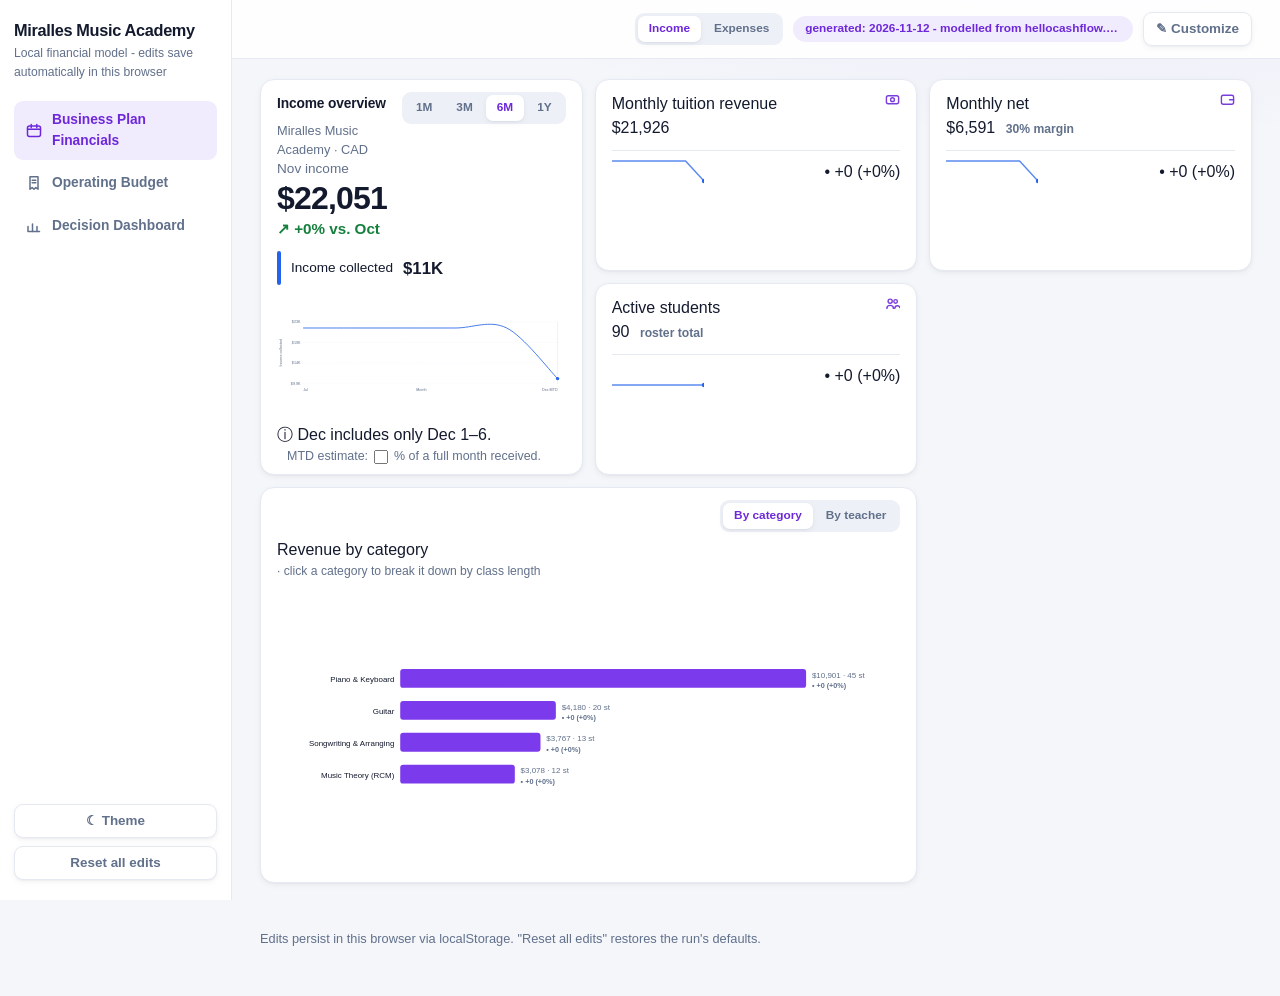
==== index.html @ 5ac05f6a "Build the customizable financial dashboard widget board The static app (index/styles/app, no build s" ====
<!DOCTYPE html>
<html lang="en">
<head>
<meta charset="UTF-8">
<meta name="viewport" content="width=device-width, initial-scale=1.0">
<title>Miralles Music Academy - Financial Model</title>
<link rel="icon" href="data:,">
<link rel="stylesheet" href="styles.css">
</head>
<body>
<div class="app">
  <aside class="sidebar">
    <div class="brand">
      <h1 id="school-name">Miralles Music Academy</h1>
      <p class="sub" id="school-sub">Local financial model - edits save automatically in this browser</p>
    </div>
    <nav class="side-nav" role="tablist">
      <button class="side-link active" data-tab="plan" role="tab">
        <svg viewBox="0 0 16 16" width="16" height="16" fill="none" stroke="currentColor" stroke-width="1.5" stroke-linecap="round" stroke-linejoin="round"><rect x="1.5" y="3" width="13" height="10.5" rx="2"/><path d="M1.5 6.2h13M5.2 1.5v3M10.8 1.5v3"/></svg>
        Business Plan Financials
      </button>
      <button class="side-link" data-tab="budget" role="tab">
        <svg viewBox="0 0 16 16" width="16" height="16" fill="none" stroke="currentColor" stroke-width="1.5" stroke-linecap="round" stroke-linejoin="round"><path d="M4 1.8h8v12.4l-2.2-1.6-1.8 1.6-1.8-1.6L4 14.2z"/><path d="M6.2 5.2h3.6M6.2 7.8h3.6"/></svg>
        Operating Budget
      </button>
      <button class="side-link" data-tab="dashboard" role="tab">
        <svg viewBox="0 0 16 16" width="16" height="16" fill="none" stroke="currentColor" stroke-width="1.5" stroke-linecap="round"><path d="M2 13.5v-5M6.5 13.5V6M11 13.5V8.5"/><path d="M13.5 13.5h-11"/></svg>
        Decision Dashboard
      </button>
    </nav>
    <div class="side-foot">
      <button id="theme-btn" class="ghost" type="button" title="Switch between light and dark">☾ Theme</button>
      <button id="reset-btn" class="ghost">Reset all edits</button>
    </div>
  </aside>
  <div class="main-col">
    <header class="topbar">
      <div class="topbar-actions">
        <div class="mini-seg" id="bp-view" role="tablist" aria-label="Business plan view">
          <button type="button" data-v="income">Income</button>
          <button type="button" data-v="expenses">Expenses</button>
        </div>
        <span class="pill" id="generated-pill">generated: -</span>
        <button id="customize-btn" class="ghost" type="button" title="Rearrange, resize, add or remove widgets">✎ Customize</button>
      </div>
    </header>

    <main>
      <!-- Tab 1: business-plan financials -->
      <section id="tab-plan" class="tab-panel active">
        <div id="bp-income" class="bp-view active">
          <div id="board-income" class="widget-board"></div>
        </div>
        <div id="bp-expenses" class="bp-view">
          <div id="board-expenses" class="widget-board"></div>
        </div>
      </section>
  <section id="tab-budget" class="tab-panel">
    <div class="chartwrap"><div class="chart-cap">The year at a glance
      <label class="inline-toggle"><input type="checkbox" id="py-toggle"> compare with previous year (13-24 months ago)</label>
    </div></div>
    <div id="prior-controls"></div>
    <p class="hint">Cumulative net builds in a straight line because months are uniform by design - it bends the moment
      you try a scenario on the Decision Dashboard. The previous-year line is a modeled estimate from your comparison
      inputs, not accounting actuals. Hover any point for its value.</p>
    <div class="chartwrap"><div id="chart-trend"></div></div>
    <p class="hint">Months are uniform by design: edit each line's base amount and the year follows.
      Income rows come from the tier model and update when tiers change.</p>
    <div class="tablewrap" id="budget-table"></div>
  </section>

  <!-- Tab 3: decision dashboard -->
  <section id="tab-dashboard" class="tab-panel">
    <div class="chartwrap"><div class="chart-cap">How safe is the model?</div>
      <p class="hint">Net income as enrollment swings -50% to +50%. The open ring is where you are now (it moves with the
        levers); the dashed red line is break-even. Hover points for details.</p>
      <div id="chart-sensitivity"></div>
    </div>
    <h2>Am I making money?</h2>
    <div class="cards" id="verdicts"></div>
    <h2>Where did the money go?</h2>
    <div class="cards" id="dash-kpis"></div>
    <h2>Is it getting better or worse?</h2>
    <p class="hint">Scenarios are temporary: they show modelled outcomes without saving. Set to 0 and the app returns to your saved numbers.</p>
    <div id="scenario-banner"></div>
    <div class="levers" id="levers"></div>
    <h2>Targets</h2>
    <div id="targets-table"></div>
    <h2>Capacity</h2>
    <div class="tablewrap" id="capacity-table"></div>
    <p class="footnote">All figures CAD, excluding GST (5%), which is collected on tuition and remitted.
      Break-even enrollment is the student count needed for tier-average revenue to cover monthly expenses.
      Dashboard structure adapted from hellocashflow.com (health-check verdicts, scenario levers, targets).</p>
  </section>
</main>

    <footer class="foot">
      <span id="foot-note">Edits persist in this browser via localStorage. "Reset all edits" restores the run's defaults.</span>
    </footer>
  </div>
</div>
<div id="add-modal" class="modal-backdrop"></div>

<script src="app.js"></script>
</body>
</html>
---- styles.css ----
:root {
  --bg: #f4f6fa; --card: #ffffff; --ink: #141a2e; --muted: #61708b;
  --line: #e5e9f2; --accent: #6d28d9; --accent-soft: #f1ebfe;
  --good: #15803d; --bad: #dc2626; --warn-bg: #fef3e2;
  --shadow: 0 1px 2px rgba(16, 24, 40, .04), 0 2px 6px rgba(16, 24, 40, .05);
  --seg-bg: #edf0f6;
  --c-net: #7c3aed; --c-expense: #dc2626; --c-income: #15803d; --c-blue: #2563eb;
  --c-grid: #dfe4ee; --c-text: #61708b; --c-ink: #141a2e;
}
[data-theme="dark"] {
  --bg: #0e1320; --card: #161d2e; --ink: #e8ecf6; --muted: #93a0ba;
  --line: #263048; --accent: #a78bfa; --accent-soft: #2a2350;
  --good: #34d399; --bad: #f87171; --warn-bg: #3a2c14;
  --shadow: 0 1px 2px rgba(0, 0, 0, .35), 0 2px 8px rgba(0, 0, 0, .35);
  --seg-bg: #1d2537;
  --c-net: #a78bfa; --c-expense: #f87171; --c-income: #34d399; --c-blue: #60a5fa;
  --c-grid: #263048; --c-text: #93a0ba; --c-ink: #e8ecf6;
}
* { box-sizing: border-box; margin: 0; padding: 0; }
body {
  font-family: -apple-system, BlinkMacSystemFont, "Segoe UI Variable Text", "Segoe UI", Roboto, Helvetica, Arial, sans-serif;
  background:
    radial-gradient(1200px 400px at 85% -10%, rgba(109, 40, 217, .06), transparent 60%),
    var(--bg);
  color: var(--ink); line-height: 1.5; padding: 0 0 48px;
  font-variant-numeric: tabular-nums;
  transition: background-color .25s ease, color .25s ease;
}
.app { display: flex; min-height: 100vh; }
.sidebar {
  width: 232px; flex-shrink: 0; background: var(--card); border-right: 1px solid var(--line);
  padding: 20px 14px; display: flex; flex-direction: column; gap: 20px;
  position: sticky; top: 0; height: 100vh; box-sizing: border-box;
}
.sidebar .brand h1 { font-size: 1.02rem; letter-spacing: -0.02em; font-weight: 750; line-height: 1.25; }
.sidebar .brand .sub { color: var(--muted); font-size: 0.76rem; margin-top: 4px; }
.side-nav { display: flex; flex-direction: column; gap: 4px; }
.side-link {
  display: flex; align-items: center; gap: 10px; width: 100%; text-align: left;
  background: none; border: none; border-radius: 9px; padding: 9px 12px;
  color: var(--muted); font-weight: 600; font-size: 0.86rem;
  transition: color .15s ease, background .15s ease;
}
.side-link svg { flex-shrink: 0; }
.side-link:hover { color: var(--ink); background: var(--seg-bg); }
.side-link.active { color: var(--accent); background: var(--accent-soft); }
.side-foot { margin-top: auto; display: flex; flex-direction: column; gap: 8px; }
.side-foot .ghost { width: 100%; }

.main-col { flex: 1; min-width: 0; }
.topbar {
  display: flex; justify-content: flex-end; align-items: center; gap: 16px;
  background: color-mix(in srgb, var(--card) 88%, transparent);
  backdrop-filter: blur(8px);
  border-bottom: 1px solid var(--line); padding: 12px 28px;
  position: sticky; top: 0; z-index: 5;
}
.topbar h1 { font-size: 1.2rem; letter-spacing: -0.02em; font-weight: 750; }
.topbar .sub { color: var(--muted); font-size: 0.82rem; }
.topbar-actions { display: flex; align-items: center; gap: 10px; flex-wrap: wrap; justify-content: flex-end; }
.pill {
  font-size: 0.74rem; font-weight: 600; color: var(--accent); background: var(--accent-soft);
  padding: 4px 12px; border-radius: 999px; max-width: 340px; overflow: hidden;
  text-overflow: ellipsis; white-space: nowrap;
}
button { font: inherit; cursor: pointer; }
.ghost {
  background: var(--card); border: 1px solid var(--line); border-radius: 9px;
  padding: 6px 12px; color: var(--muted); font-size: 0.84rem; font-weight: 600;
  box-shadow: var(--shadow); transition: border-color .15s ease, color .15s ease;
}
.ghost:hover { border-color: var(--accent); color: var(--accent); }

main { max-width: 1180px; margin: 0 auto; padding: 20px 28px; width: 100%; }
.tab-panel { display: none; }
.tab-panel.active { display: block; animation: fadein .18s ease; }
@keyframes fadein { from { opacity: 0; transform: translateY(3px); } to { opacity: 1; transform: none; } }

h2 { font-size: 1rem; margin: 26px 0 8px; letter-spacing: -0.01em; }
.hint { color: var(--muted); font-size: 0.83rem; margin-bottom: 10px; }
.footnote { color: var(--muted); font-size: 0.79rem; margin-top: 14px; }

.cards { display: grid; grid-template-columns: repeat(auto-fit, minmax(170px, 1fr)); gap: 12px; }
.kpi {
  background: var(--card); border: 1px solid var(--line); border-radius: 14px; padding: 14px 16px;
  box-shadow: var(--shadow);
}
.kpi .k-label {
  font-size: 0.68rem; text-transform: uppercase; letter-spacing: 0.08em;
  color: var(--muted); margin-bottom: 4px; font-weight: 650;
}
.kpi .k-value { font-size: 1.3rem; font-weight: 750; letter-spacing: -0.01em; }
.kpi .k-delta { font-size: 0.77rem; color: var(--muted); margin-top: 2px; }
.k-top { display: flex; justify-content: space-between; align-items: flex-start; gap: 8px; }
.k-icon { color: var(--accent); opacity: 0.9; display: inline-flex; flex-shrink: 0; }
.k-sub { font-size: 0.76rem; font-weight: 600; color: var(--muted); margin-left: 6px; letter-spacing: 0; text-transform: none; }
.k-foot { display: flex; justify-content: space-between; align-items: flex-end; gap: 8px; border-top: 1px solid var(--line); margin-top: 10px; padding-top: 7px; }
.k-spark { color: var(--c-blue); display: inline-flex; }
.kpi .k-delta.pos { color: var(--good); }
.kpi .k-delta.neg { color: var(--bad); }
.kpi .k-delta.flat { color: var(--muted); font-weight: 500; }
.range-wrap { display: inline-flex; align-items: center; gap: 8px; }
.range-label { font-size: 0.77rem; color: var(--muted); white-space: nowrap; }
.topbar-actions { flex-wrap: wrap; justify-content: flex-end; }
.pos { color: var(--good); }
.neg { color: var(--bad); }
.kpi.verdict-pos { border-left: 3px solid var(--good); }
.kpi.verdict-neg { border-left: 3px solid var(--bad); }

/* customizable KPI dashboard */
.kpi.kpi-mini { cursor: pointer; transition: box-shadow .15s ease, opacity .15s ease; }
.kpi.kpi-mini:hover { box-shadow: 0 3px 10px rgba(16, 24, 40, .12); }
.kpi .k-actions { display: inline-flex; gap: 4px; opacity: 0; transition: opacity .15s ease; }
.kpi:hover .k-actions, .kpi-expanded .k-actions { opacity: 1; }
.k-act { border: none; background: var(--seg-bg); border-radius: 6px; padding: 2px 8px; font-size: 0.72rem; color: var(--muted); }
.k-act:hover { color: var(--accent); background: var(--accent-soft); }
.k-act-txt { padding: 3px 10px; font-weight: 650; }
.kpi[draggable="true"] { -webkit-user-select: none; user-select: none; }
.kpi.dragging { opacity: 0.4; }
.kpi.drop-before { box-shadow: -4px 0 0 0 var(--accent); }
.kpi.drop-after { box-shadow: 4px 0 0 0 var(--accent); }
.kpi-expanded { grid-column: 1 / -1; }
.kpi-expanded .k-value { font-size: 1.6rem; }
.k-extra { margin-top: 10px; border-top: 1px dashed var(--line); padding-top: 8px; }
.kx-row { display: flex; justify-content: space-between; gap: 12px; font-size: 0.82rem; padding: 3px 0; }
.kx-row span:last-child { font-weight: 650; }
.add-tile {
  border: 1.5px dashed var(--line); background: transparent; box-shadow: none;
  display: flex; align-items: center; justify-content: center; color: var(--muted);
  font-weight: 650; cursor: pointer; min-height: 84px; border-radius: 14px;
  position: relative; font-size: 0.88rem;
}
.add-tile:hover { border-color: var(--accent); color: var(--accent); }
.add-menu {
  position: absolute; top: calc(100% - 6px); left: 0; right: 0; z-index: 30;
  background: var(--card); border: 1px solid var(--line); border-radius: 12px;
  box-shadow: 0 8px 24px rgba(16, 24, 40, .18); padding: 6px;
  display: flex; flex-direction: column; gap: 2px;
  animation: fadein .15s ease;
}
.add-menu button { border: none; background: none; text-align: left; padding: 7px 10px; border-radius: 8px; font-size: 0.82rem; color: var(--ink); }
.add-menu button:hover { background: var(--accent-soft); color: var(--accent); }
.add-empty { font-size: 0.78rem; padding: 6px 10px; color: var(--muted); }
.filter-row { display: flex; align-items: center; gap: 6px; margin: 4px 0 10px; flex-wrap: wrap; }
.filter-label { font-size: 0.78rem; color: var(--muted); margin-right: 2px; }
.flt-chip {
  border: 1px solid var(--line); background: var(--card); border-radius: 999px;
  padding: 4px 12px; font-size: 0.76rem; font-weight: 650; color: var(--muted);
  transition: color .15s ease, border-color .15s ease, background .15s ease;
}
.flt-chip:hover { color: var(--ink); border-color: var(--accent); }
.flt-chip.active { color: var(--accent); border-color: var(--accent); background: var(--accent-soft); }
.shape-glyph { display: inline-flex; gap: 2px; align-items: center; flex-shrink: 0; }
.sg-bar { width: 7px; height: 7px; border-radius: 2px; background: var(--line); display: inline-block; }
.sg-bar.on { background: var(--accent); }
.pv-shape { display: inline-flex; align-items: center; }

/* metric picker modal */
.modal-backdrop {
  position: fixed; inset: 0; z-index: 60; display: none;
  align-items: center; justify-content: center;
  background: rgba(5, 9, 18, 0.6); backdrop-filter: blur(3px);
}
.modal-backdrop.open { display: flex; animation: fadein .18s ease; }
.add-modal {
  background: var(--card); border: 1px solid var(--line); border-radius: 16px;
  box-shadow: 0 24px 60px rgba(0, 0, 0, .4); padding: 18px 20px;
  width: min(880px, 94vw); max-height: 86vh; overflow: auto;
  scrollbar-gutter: stable;
  animation: popin .22s cubic-bezier(.2, .8, .2, 1);
}
@keyframes popin { from { opacity: 0; transform: scale(.94) translateY(12px); } }
.add-grid { display: grid; grid-template-columns: repeat(3, 1fr); gap: 12px; }
.preview-card { cursor: pointer; transition: transform .16s ease, box-shadow .16s ease; }
.preview-card:hover {
  transform: translateY(-3px);
  box-shadow: 0 0 0 2px var(--accent), 0 0 26px color-mix(in srgb, var(--accent) 45%, transparent);
}
.preview-card .preview-add {
  font-size: 0.72rem; font-weight: 650; color: var(--muted);
  border-top: 1px dashed var(--line); margin-top: 8px; padding-top: 6px;
  transition: color .15s ease;
}
.preview-card:hover .preview-add { color: var(--accent); }
.preview-card.picking { animation: pick .34s cubic-bezier(.3, .7, .4, 1) forwards; }
@keyframes pick {
  0% { transform: scale(1); }
  40% { transform: scale(1.07); box-shadow: 0 0 0 3px var(--accent), 0 0 34px color-mix(in srgb, var(--accent) 60%, transparent); }
  100% { transform: scale(.55); opacity: 0; }
}

/* full-size widget previews in the picker */
.widget.preview { cursor: pointer; transition: transform .16s ease, box-shadow .16s ease; }
.widget.preview:hover { transform: translateY(-3px); box-shadow: 0 0 0 2px var(--accent), 0 0 26px color-mix(in srgb, var(--accent) 45%, transparent); }
.widget.preview .w-body, .widget.preview .w-chrome { pointer-events: none; }
.widget.preview .preview-add {
  border-top: 1px dashed var(--line); margin-top: 10px; padding: 6px 0 2px;
  font-size: 0.76rem; font-weight: 650; color: var(--muted); text-align: center;
  transition: color .15s ease;
}
.widget.preview:hover .preview-add { color: var(--accent); }
::view-transition-group(*) { animation-duration: 0.28s; animation-timing-function: cubic-bezier(.2, .8, .2, 1); }
.kpi-alert, [data-theme="dark"] .kpi-alert {
  background: #ef4444; border-color: #dc2626; color: #ffffff;
  box-shadow: 0 2px 10px rgba(220, 38, 38, .35);
}
.kpi-alert .k-label, .kpi-alert .k-value, .kpi-alert .k-sub,
.kpi-alert .k-delta, .kpi-alert .k-icon, .kpi-alert .k-spark { color: #ffffff; }
.kpi-alert .k-foot { border-top-color: rgba(255, 255, 255, .35); }

.tablewrap { overflow-x: auto; background: var(--card); border: 1px solid var(--line); border-radius: 14px; box-shadow: var(--shadow); }
.chartwrap { background: var(--card); border: 1px solid var(--line); border-radius: 14px; padding: 12px 16px 8px; box-shadow: var(--shadow); }
.charts-row { display: grid; grid-template-columns: repeat(auto-fit, minmax(340px, 1fr)); gap: 12px; margin-bottom: 16px; }
.bp-view { display: none; }
.bp-view.active { display: block; animation: fadein .18s ease; }
.widget-board {
  display: grid; grid-template-columns: repeat(3, 1fr);
  grid-auto-rows: 56px; grid-auto-flow: dense; gap: 12px;
}
.widget {
  background: var(--card); border: 1px solid var(--line); border-radius: 14px;
  box-shadow: var(--shadow); padding: 12px 16px 8px; min-width: 0;
  display: flex; flex-direction: column; overflow: hidden;
}
.widget.size-XS { grid-column: span 1; grid-row: span 2; }
.widget.size-S  { grid-column: span 1; grid-row: span 3; }
.widget.size-M  { grid-column: span 1; grid-row: span 6; }
.widget.size-L  { grid-column: span 2; grid-row: span 6; }
.widget.size-XL { grid-column: span 3; grid-row: span 6; }
.w-body { flex: 1 1 auto; min-height: 0; display: flex; flex-direction: column; overflow: auto; }
.w-body > svg { flex: 1 1 auto; min-height: 0; height: 100% !important; }
.w-body .tablewrap { flex: 1 1 auto; min-height: 0; overflow: auto; }
.widget.customizing { animation: wiggle 0.9s ease-in-out infinite; cursor: grab; }
.widget.customizing.dragging { animation-play-state: paused; opacity: 0.45; cursor: grabbing; }
.widget.drop-before { box-shadow: -4px 0 0 0 var(--accent), var(--shadow); }
.widget.drop-after { box-shadow: 4px 0 0 0 var(--accent), var(--shadow); }
@keyframes wiggle {
  0%, 100% { transform: rotate(-0.7deg); }
  50% { transform: rotate(0.7deg); }
}
.widget.empty {
  background: transparent; border: 1.5px dashed var(--line); box-shadow: none;
  display: flex; align-items: center; justify-content: center; min-height: 96px;
}
.widget.empty.customizing { border-color: var(--accent); }
.w-add {
  width: 46px; height: 46px; border-radius: 50%; border: none;
  background: var(--accent); color: #fff; font-size: 1.5rem; line-height: 1;
  display: flex; align-items: center; justify-content: center;
  transition: transform .15s ease, background .15s ease;
}
.w-add:hover { transform: scale(1.12); background: var(--accent); filter: brightness(1.15); }
.w-chrome { display: flex; justify-content: space-between; gap: 6px; margin-bottom: 8px; }
.w-act {
  border: none; background: var(--seg-bg); border-radius: 7px; padding: 3px 9px;
  font-size: 0.72rem; font-weight: 650; color: var(--muted); cursor: pointer;
}
.w-act:hover { color: var(--accent); background: var(--accent-soft); }
.w-x:hover { color: var(--bad); }
.widget .kpi { box-shadow: none; }
@media (max-width: 900px) {
  .widget-board { grid-template-columns: 1fr; }
  .widget, .widget.size-S, .widget.size-M, .widget.size-L { grid-column: span 1; }
}
.tab-top-grid { display: grid; grid-template-columns: 1.5fr 1fr; gap: 12px; margin-bottom: 12px; align-items: stretch; }
.donut-card { display: flex; flex-direction: column; }
.donut-card #chart-split { flex: 1; display: flex; align-items: center; }
.donut-card #chart-split svg { width: 100%; height: auto; }
.kpi-strip { margin-bottom: 12px; }
.kpi-strip .kpi { padding: 11px 16px; }
.kpi-strip .kpi .k-value { font-size: 1.18rem; }
.donut-seg { transition: stroke-width .15s ease; cursor: pointer; }
.donut-seg:hover { stroke-width: 32; }
.tier-card { margin-bottom: 4px; }
.cap-hint { font-size: 0.76rem; font-weight: 500; color: var(--muted); }
.cat-head { display: flex; justify-content: space-between; align-items: center; gap: 12px; margin-bottom: 6px; flex-wrap: wrap; }
.roster-table { margin-top: 10px; font-size: 0.8rem; }
.roster-table th { font-size: 0.65rem; }
.roster-table td input { width: 56px; }
.chart-cap-inline { font-size: 0.9rem; }
.ghost.mini { padding: 3px 10px; font-size: 0.78rem; }
.cat-editor {
  display: flex; flex-wrap: wrap; gap: 8px 20px; align-items: center;
  background: var(--seg-bg); border-radius: 10px; padding: 8px 14px; margin: 8px 0 6px;
}
.cat-editor-title { font-size: 0.76rem; font-weight: 650; color: var(--muted); text-transform: uppercase; letter-spacing: .06em; }
.cat-editor label { font-size: 0.8rem; color: var(--muted); display: inline-flex; align-items: center; gap: 6px; }
.cat-editor input { width: 64px; border: 1px solid var(--line); border-radius: 7px; background: var(--card); padding: 3px 6px; font: inherit; text-align: right; }
.cat-editor input:focus { outline: none; border-color: var(--accent); }
#chart-categories rect[data-cat] { transition: opacity .15s ease; }
#chart-categories rect[data-cat]:hover { opacity: 0.82; }
@media (max-width: 900px) {
  .tab-top-grid { grid-template-columns: 1fr; }
}
.chart-cap { font-size: 0.86rem; font-weight: 700; margin: 2px 0 6px; letter-spacing: -0.01em; }
.inline-toggle { font-size: 0.78rem; font-weight: 500; color: var(--muted); margin-left: 10px; display: inline-flex; align-items: center; gap: 6px; cursor: pointer; }
.inline-toggle input { accent-color: var(--accent); width: 14px; height: 14px; }
svg text { font-family: inherit; }
table { border-collapse: collapse; width: 100%; font-size: 0.87rem; }
th, td { padding: 8px 12px; border-bottom: 1px solid var(--line); text-align: right; white-space: nowrap; }
tbody tr:last-child th, tbody tr:last-child td { border-bottom: none; }
th:first-child, td:first-child { text-align: left; }
th {
  font-size: 0.7rem; text-transform: uppercase; letter-spacing: 0.07em;
  color: var(--muted); background: transparent; font-weight: 650;
}
tbody tr:hover td { background: color-mix(in srgb, var(--accent-soft) 40%, transparent); }
tr.total td { font-weight: 700; border-top: 2px solid var(--line); background: var(--seg-bg); }
tr.subtotal td { font-style: italic; color: var(--muted); }
td input, .levers input {
  font: inherit; color: inherit; border: 1px solid transparent; background: transparent;
  border-radius: 7px; padding: 2px 6px; width: 110px; text-align: right;
}
td input:hover, .levers input:hover { border-color: var(--line); background: var(--card); }
td input:focus, .levers input:focus { outline: none; border-color: var(--accent); background: var(--card); }
td .note-flag { font-size: 0.7rem; color: var(--muted); font-weight: 400; margin-left: 6px; }

.levers {
  display: grid; grid-template-columns: repeat(auto-fit, minmax(240px, 1fr)); gap: 12px;
  background: var(--card); border: 1px solid var(--line); border-radius: 14px; padding: 16px;
  box-shadow: var(--shadow);
}
.lever .l-head { display: flex; justify-content: space-between; align-items: center; margin-bottom: 6px; }
.lever label { font-size: 0.84rem; font-weight: 600; }
.lever input { width: 90px; border: 1px solid var(--line); background: var(--card); border-radius: 7px; }
.lever .l-note { font-size: 0.76rem; color: var(--muted); }

.banner {
  border-radius: 12px; padding: 11px 16px; margin: 10px 0 12px; font-size: 0.9rem;
  border: 1px solid var(--line); background: var(--card); box-shadow: var(--shadow);
}
.banner.ok { border-color: color-mix(in srgb, var(--good) 45%, var(--line)); background: color-mix(in srgb, var(--good) 9%, var(--card)); color: var(--good); }
.banner.warn { border-color: #d97706; background: var(--warn-bg); color: #b45309; }
[data-theme="dark"] .banner.warn { color: #fbbf24; }
.banner.stop { border-color: color-mix(in srgb, var(--bad) 45%, var(--line)); background: color-mix(in srgb, var(--bad) 9%, var(--card)); color: var(--bad); }

.prior-controls {
  display: none; flex-wrap: wrap; gap: 8px 22px;
  background: var(--card); border: 1px solid var(--line); border-radius: 12px;
  padding: 10px 16px; margin-bottom: 10px; box-shadow: var(--shadow);
}
.prior-controls label { font-size: 0.8rem; color: var(--muted); display: inline-flex; align-items: center; gap: 6px; }
.prior-controls input { width: 80px; border: 1px solid var(--line); border-radius: 7px; background: var(--card); padding: 3px 6px; font: inherit; text-align: right; }
.prior-controls input:focus { outline: none; border-color: var(--accent); }

.io-head { display: flex; justify-content: space-between; align-items: flex-start; gap: 12px; }
.mini-seg { display: inline-flex; gap: 2px; background: var(--seg-bg); border-radius: 9px; padding: 3px; }
.mini-seg button {
  border: none; background: transparent; border-radius: 7px; padding: 4px 11px;
  font-size: 0.74rem; font-weight: 650; color: var(--muted);
  transition: color .15s ease, background .15s ease, box-shadow .15s ease;
}
.mini-seg button:hover { color: var(--ink); }
.mini-seg button.active { background: var(--card); color: var(--accent); box-shadow: var(--shadow); }
.io-sub { font-size: 0.8rem; color: var(--muted); margin-top: 1px; }
.io-headline { margin: 10px 0 4px; }
.io-label { font-size: 0.85rem; color: var(--muted); }
.io-big { font-size: 2rem; font-weight: 800; letter-spacing: -0.025em; line-height: 1.15; }
.io-delta { font-size: 0.95rem; font-weight: 650; margin-top: 2px; }
.io-delta.pos { color: var(--good); }
.io-delta.neg { color: var(--bad); }
.io-note { font-size: 0.78rem; color: var(--muted); margin-top: 2px; }
.io-legend { display: flex; align-items: center; gap: 10px; margin: 10px 0 2px; }
.io-legend .bar { width: 4px; height: 34px; border-radius: 2px; background: var(--c-blue); }
.io-legend-label { font-size: 0.85rem; }
.io-legend-value { font-size: 1.05rem; font-weight: 750; }
.io-foot { font-size: 0.78rem; color: var(--muted); margin-top: 6px; }
.io-info { margin-right: 6px; }

.foot { max-width: 1180px; margin: 26px auto 0; padding: 0 28px; color: var(--muted); font-size: 0.8rem; }

@media (max-width: 900px) {
  .app { flex-direction: column; }
  .sidebar { width: auto; height: auto; position: static; flex-direction: row; align-items: center; flex-wrap: wrap; }
  .side-nav { flex-direction: row; flex-wrap: wrap; }
  .side-foot { margin-top: 0; margin-left: auto; flex-direction: row; }
  .side-foot .ghost { width: auto; }
  main, .foot { padding-left: 16px; padding-right: 16px; }
}
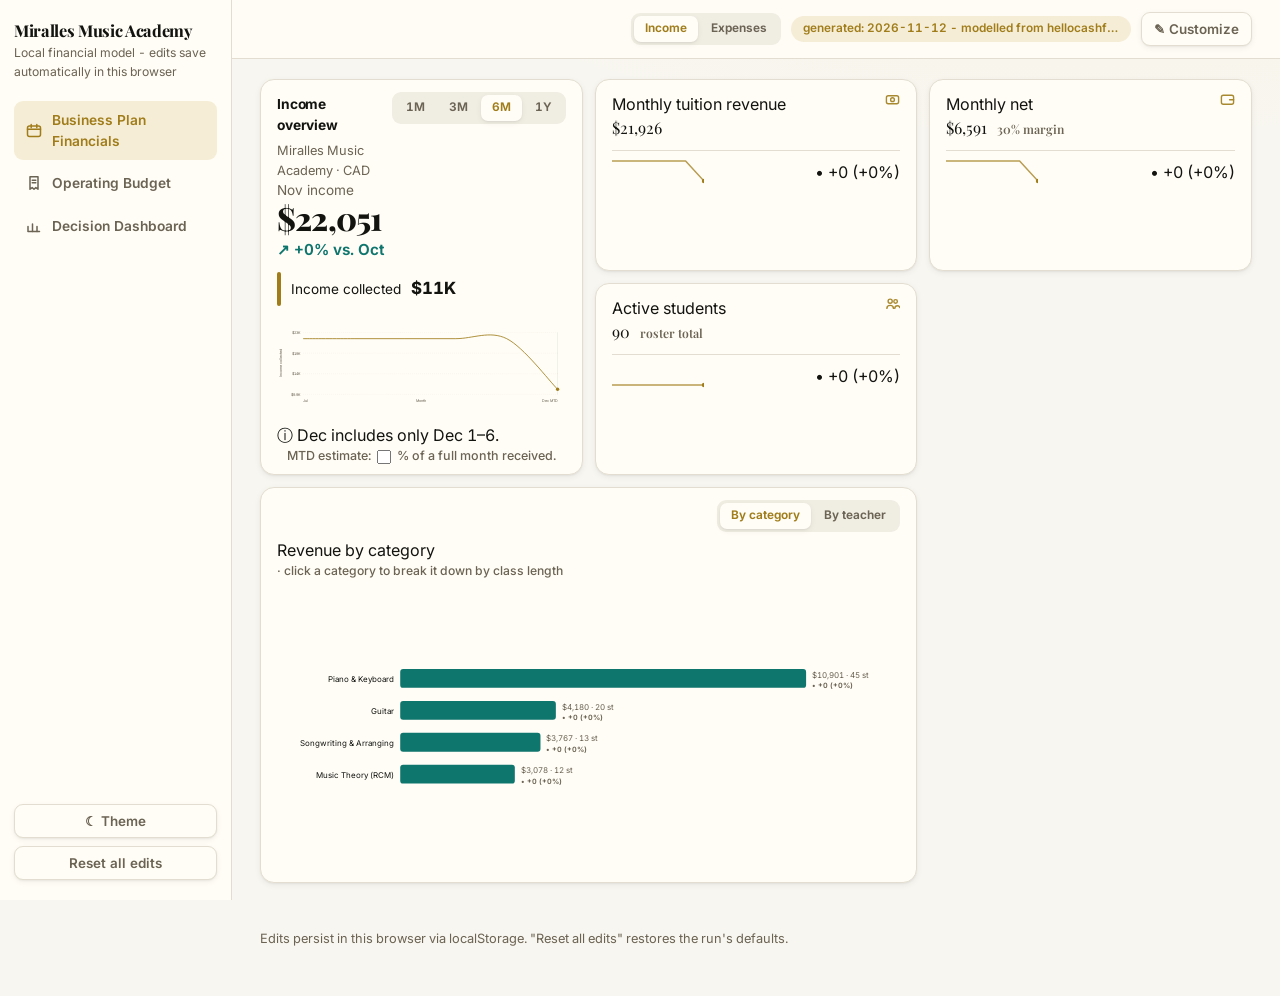
==== commit 14745bcb: "Apply the Stitch Cadence Academy design system Applied via the Stitch MCP from the owner's 'Finance " ====
--- a/index.html
+++ b/index.html
@@ -5,7 +5,7 @@
 <meta name="viewport" content="width=device-width, initial-scale=1.0">
 <title>Miralles Music Academy - Financial Model</title>
 <link rel="icon" href="data:,">
-<link rel="stylesheet" href="styles.css">
+<link rel="stylesheet" href="styles.css?v=stitch1">
 </head>
 <body>
 <div class="app">
@@ -101,6 +101,6 @@
 </div>
 <div id="add-modal" class="modal-backdrop"></div>
 
-<script src="app.js"></script>
+<script src="app.js?v=stitch1"></script>
 </body>
 </html>
--- a/styles.css
+++ b/styles.css
@@ -1,30 +1,41 @@
+/* Stitch design system — "Cadence Academy" theme (dark, gold accents) */
 :root {
-  --bg: #f4f6fa; --card: #ffffff; --ink: #141a2e; --muted: #61708b;
-  --line: #e5e9f2; --accent: #6d28d9; --accent-soft: #f1ebfe;
-  --good: #15803d; --bad: #dc2626; --warn-bg: #fef3e2;
-  --shadow: 0 1px 2px rgba(16, 24, 40, .04), 0 2px 6px rgba(16, 24, 40, .05);
-  --seg-bg: #edf0f6;
-  --c-net: #7c3aed; --c-expense: #dc2626; --c-income: #15803d; --c-blue: #2563eb;
-  --c-grid: #dfe4ee; --c-text: #61708b; --c-ink: #141a2e;
+  --bg: #f8f6f0; --card: #fffdf6; --ink: #131410; --muted: #6b6353;
+  --line: #e2ddd0; --accent: #a07d1a; --accent-soft: #f5edd6;
+  --good: #0f766e; --bad: #93000a; --warn-bg: #fdf3d8;
+  --shadow: 0 1px 2px rgba(19, 20, 16, .05), 0 2px 6px rgba(19, 20, 16, .06);
+  --seg-bg: #f0ede3;
+  --c-net: #0f766e; --c-expense: #93000a; --c-income: #0f766e; --c-blue: #a07d1a;
+  --c-grid: #e2ddd0; --c-text: #6b6353; --c-ink: #131410;
 }
 [data-theme="dark"] {
-  --bg: #0e1320; --card: #161d2e; --ink: #e8ecf6; --muted: #93a0ba;
-  --line: #263048; --accent: #a78bfa; --accent-soft: #2a2350;
-  --good: #34d399; --bad: #f87171; --warn-bg: #3a2c14;
-  --shadow: 0 1px 2px rgba(0, 0, 0, .35), 0 2px 8px rgba(0, 0, 0, .35);
-  --seg-bg: #1d2537;
-  --c-net: #a78bfa; --c-expense: #f87171; --c-income: #34d399; --c-blue: #60a5fa;
-  --c-grid: #263048; --c-text: #93a0ba; --c-ink: #e8ecf6;
+  --bg: #131410; --card: #1f201c; --ink: #e4e2dd; --muted: #d0c5af;
+  --line: #353531; --accent: #f2ca50; --accent-soft: rgba(242, 202, 80, 0.14);
+  --good: #48e5d0; --bad: #ffb4ab; --warn-bg: #3a2c14;
+  --shadow: 0 1px 2px rgba(0, 0, 0, .45), 0 2px 8px rgba(0, 0, 0, .45);
+  --seg-bg: #1b1c18;
+  --c-net: #48e5d0; --c-expense: #ffb4ab; --c-income: #f2ca50; --c-blue: #f2ca50;
+  --c-grid: #353531; --c-text: #d0c5af; --c-ink: #e4e2dd;
 }
 * { box-sizing: border-box; margin: 0; padding: 0; }
 body {
-  font-family: -apple-system, BlinkMacSystemFont, "Segoe UI Variable Text", "Segoe UI", Roboto, Helvetica, Arial, sans-serif;
+  font-family: "Inter", -apple-system, BlinkMacSystemFont, "Segoe UI", Roboto, Helvetica, Arial, sans-serif;
   background:
-    radial-gradient(1200px 400px at 85% -10%, rgba(109, 40, 217, .06), transparent 60%),
+    radial-gradient(1200px 400px at 85% -10%, rgba(242, 202, 80, .07), transparent 60%),
     var(--bg);
   color: var(--ink); line-height: 1.5; padding: 0 0 48px;
   font-variant-numeric: tabular-nums;
   transition: background-color .25s ease, color .25s ease;
+}
+@font-face {
+  font-family: "Inter";
+  src: url("fonts/Inter-100900-latin.woff2") format("woff2");
+  font-weight: 100 900; font-style: normal; font-display: swap;
+}
+@font-face {
+  font-family: "Playfair Display";
+  src: url("fonts/PlayfairDisplay-400900-latin.woff2") format("woff2");
+  font-weight: 400 900; font-style: normal; font-display: swap;
 }
 .app { display: flex; min-height: 100vh; }
 .sidebar {
@@ -54,6 +65,9 @@
   backdrop-filter: blur(8px);
   border-bottom: 1px solid var(--line); padding: 12px 28px;
   position: sticky; top: 0; z-index: 5;
+}
+.topbar h1, .sidebar .brand h1, .io-big, .k-value {
+  font-family: "Playfair Display", Georgia, serif;
 }
 .topbar h1 { font-size: 1.2rem; letter-spacing: -0.02em; font-weight: 750; }
 .topbar .sub { color: var(--muted); font-size: 0.82rem; }
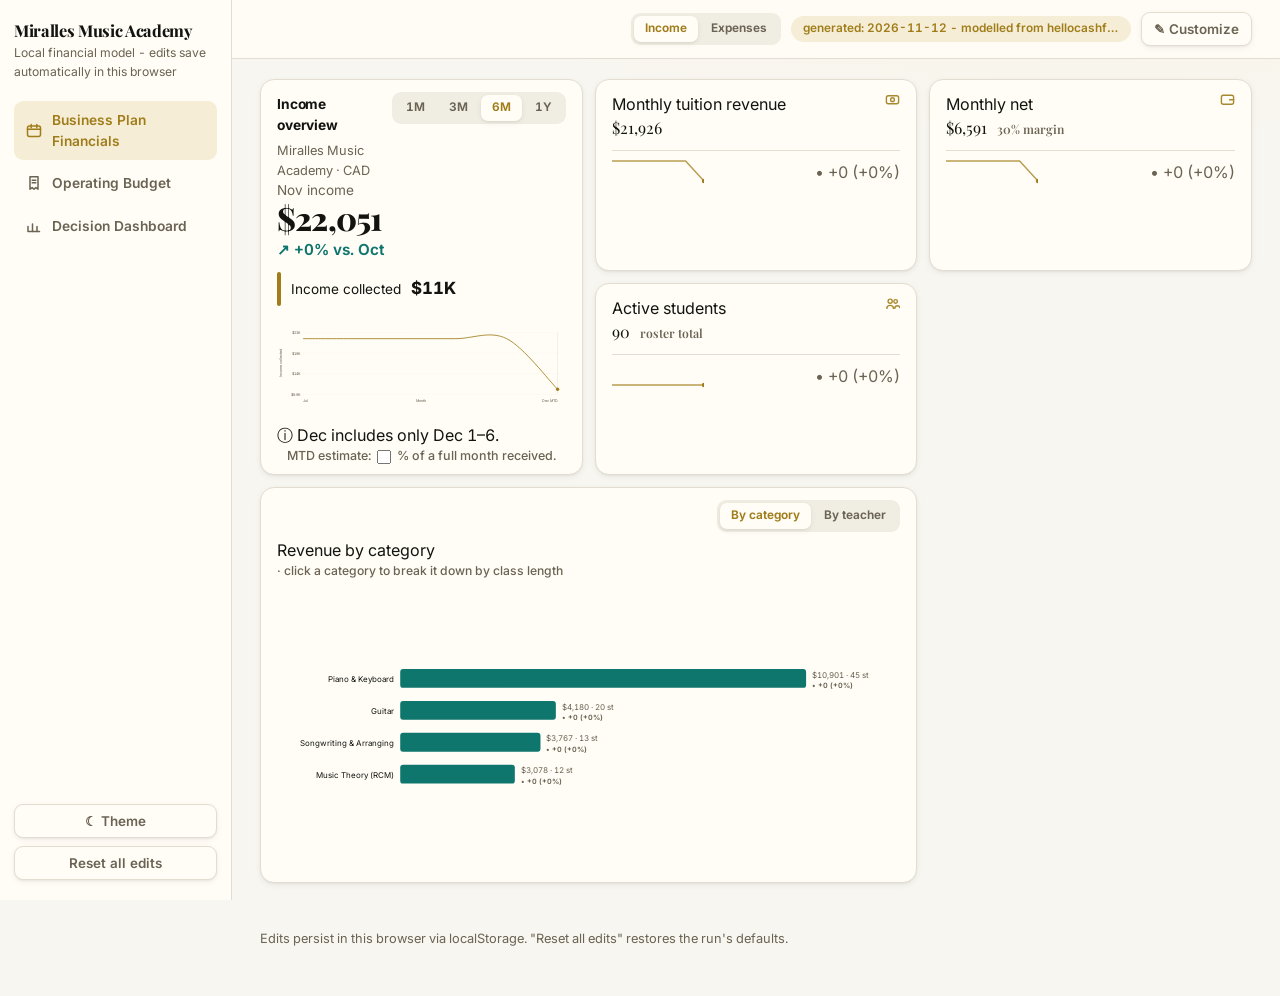
==== commit 64fd9a0d: "Rich Medium/Large KPI widget variant KPI widgets at M/L now render a rich card: mini range toggle (g" ====
--- a/index.html
+++ b/index.html
@@ -5,7 +5,7 @@
 <meta name="viewport" content="width=device-width, initial-scale=1.0">
 <title>Miralles Music Academy - Financial Model</title>
 <link rel="icon" href="data:,">
-<link rel="stylesheet" href="styles.css?v=stitch1">
+<link rel="stylesheet" href="styles.css?v=stitch3">
 </head>
 <body>
 <div class="app">
@@ -101,6 +101,6 @@
 </div>
 <div id="add-modal" class="modal-backdrop"></div>
 
-<script src="app.js?v=stitch1"></script>
+<script src="app.js?v=stitch3"></script>
 </body>
 </html>
--- a/styles.css
+++ b/styles.css
@@ -214,7 +214,7 @@
 }
 .widget.preview:hover .preview-add { color: var(--accent); }
 ::view-transition-group(*) { animation-duration: 0.28s; animation-timing-function: cubic-bezier(.2, .8, .2, 1); }
-.kpi-alert, [data-theme="dark"] .kpi-alert {
+.widget.kpi-alert, [data-theme="dark"] .widget.kpi-alert {
   background: #ef4444; border-color: #dc2626; color: #ffffff;
   box-shadow: 0 2px 10px rgba(220, 38, 38, .35);
 }
@@ -244,6 +244,31 @@
 .w-body { flex: 1 1 auto; min-height: 0; display: flex; flex-direction: column; overflow: auto; }
 .w-body > svg { flex: 1 1 auto; min-height: 0; height: 100% !important; }
 .w-body .tablewrap { flex: 1 1 auto; min-height: 0; overflow: auto; }
+/* Rich (Medium/Large) KPI cards */
+.k-rich { flex: 1 1 auto; min-height: 0; display: flex; flex-direction: column; gap: 5px; }
+.k-rich .k-top { flex: none; align-items: center; }
+.k-rich .k-label { font-size: 0.78rem; }
+.k-seg { flex: none; }
+.k-seg button { padding: 3px 8px; font-size: 0.68rem; }
+.k-school { font-size: 0.72rem; color: var(--muted); letter-spacing: 0.02em; }
+.k-ctx { font-size: 0.8rem; color: var(--muted); }
+.k-rich .k-value { font-size: 1.65rem; margin: 2px 0; }
+.k-rich .k-delta { font-size: 0.78rem; color: var(--muted); }
+.k-rich .k-delta.pos { color: var(--good); font-weight: 600; }
+.k-rich .k-delta.neg { color: var(--bad); font-weight: 600; }
+.k-rich .k-delta.flat { color: var(--muted); font-weight: 500; }
+.k-callout { flex: none; display: flex; align-items: center; gap: 10px; border-radius: 10px; padding: 8px 12px; }
+.k-callout-bar { width: 4px; align-self: stretch; border-radius: 2px; flex: none; }
+.k-callout-text { display: flex; flex-direction: column; gap: 1px; min-width: 0; }
+.k-callout-label { font-size: 0.66rem; text-transform: uppercase; letter-spacing: 0.06em; color: var(--muted); }
+.k-callout-value { font-weight: 700; font-size: 0.95rem; color: var(--ink); white-space: nowrap; overflow: hidden; text-overflow: ellipsis; }
+.k-chart { flex: 1 1 auto; min-height: 0; }
+.k-chart svg { width: 100%; height: 100% !important; }
+.kpi-alert .k-callout-label, .kpi-alert .k-callout-value { color: #ffffff; }
+/* widget-borne KPI deltas (widget cards have no .kpi wrapper) */
+.widget .k-delta.pos { color: var(--good); font-weight: 600; }
+.widget .k-delta.neg { color: var(--bad); font-weight: 600; }
+.widget .k-delta.flat { color: var(--muted); }
 .widget.customizing { animation: wiggle 0.9s ease-in-out infinite; cursor: grab; }
 .widget.customizing.dragging { animation-play-state: paused; opacity: 0.45; cursor: grabbing; }
 .widget.drop-before { box-shadow: -4px 0 0 0 var(--accent), var(--shadow); }
@@ -256,6 +281,21 @@
   background: transparent; border: 1.5px dashed var(--line); box-shadow: none;
   display: flex; align-items: center; justify-content: center; min-height: 96px;
 }
+.widget.add-strip {
+  grid-column: 1 / -1;
+  display: flex; flex-direction: row; align-items: center; justify-content: center; gap: 12px;
+  border: 1.5px dashed var(--line); background: transparent; box-shadow: none; min-height: 64px;
+}
+.widget.add-strip .w-add {
+  width: 34px; height: 34px; border-radius: 50%; border: none;
+  background: var(--accent); color: #fff; font-size: 1.05rem; line-height: 1;
+  display: flex; align-items: center; justify-content: center;
+  transition: transform .15s ease, filter .15s ease;
+}
+.widget.add-strip .w-add:hover { transform: scale(1.1); filter: brightness(1.1); }
+.add-strip-label { display: inline-flex; align-items: baseline; gap: 10px; font-size: 0.9rem; }
+.add-strip-label strong { font-weight: 700; color: var(--ink); }
+.add-strip-hint { color: var(--muted); font-weight: 400; }
 .widget.empty.customizing { border-color: var(--accent); }
 .w-add {
   width: 46px; height: 46px; border-radius: 50%; border: none;
